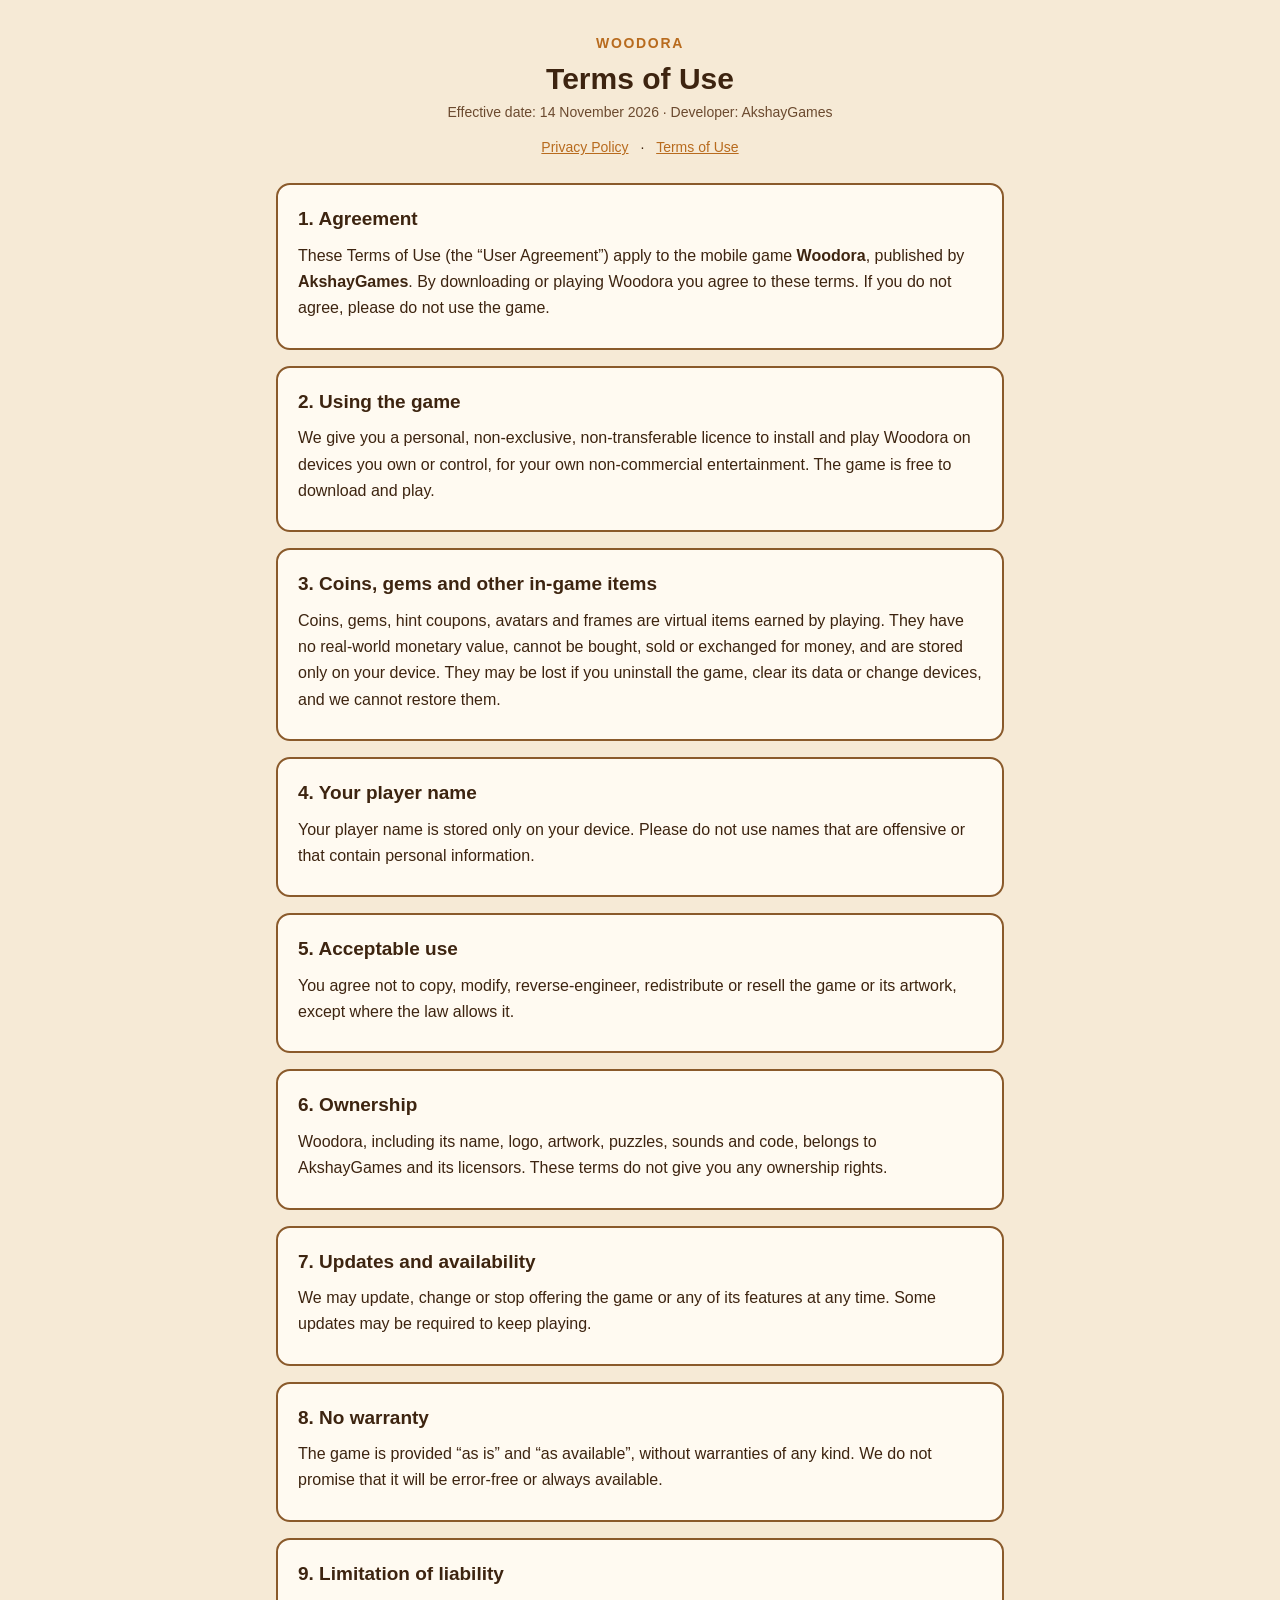
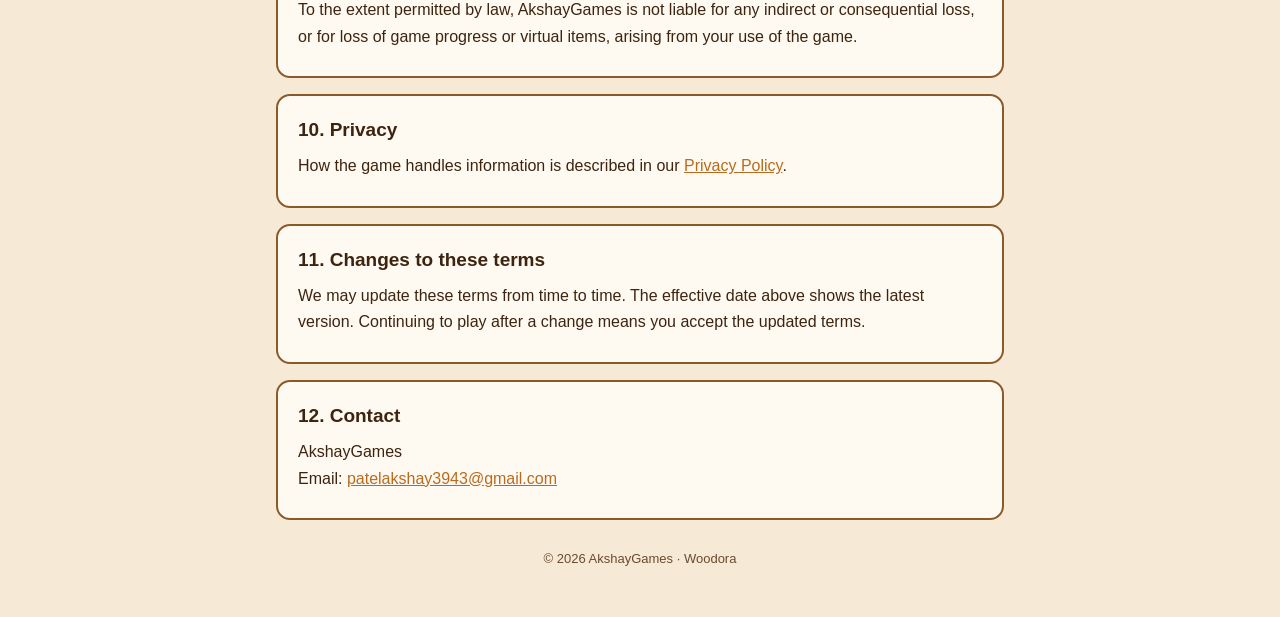
==== terms.html @ f8bba25d "Add Woodora privacy policy and terms of use Co-Authored-By: Claude Opus 5.5 <noreply@anthropic.com>" ====
<!doctype html>
<html lang="en">
<head>
  <meta charset="utf-8">
  <meta name="viewport" content="width=device-width, initial-scale=1">
  <title>Woodora Terms of Use</title>
  <meta name="description" content="Terms of Use (User Agreement) for the Woodora block puzzle game by AkshayGames.">
  <link rel="stylesheet" href="style.css">
</head>
<body>
<main>
  <header>
    <div class="app">Woodora</div>
    <h1>Terms of Use</h1>
    <p class="meta">Effective date: 14 November 2026 &middot; Developer: AkshayGames</p>
    <nav><a href="index.html">Privacy Policy</a> &middot; <a href="terms.html">Terms of Use</a></nav>
  </header>

  <section>
    <h2>1. Agreement</h2>
    <p>These Terms of Use (the &ldquo;User Agreement&rdquo;) apply to the mobile game <strong>Woodora</strong>, published by
    <strong>AkshayGames</strong>. By downloading or playing Woodora you agree to these terms. If you do not agree, please do not use the game.</p>
  </section>

  <section>
    <h2>2. Using the game</h2>
    <p>We give you a personal, non-exclusive, non-transferable licence to install and play Woodora on devices you own or control,
    for your own non-commercial entertainment. The game is free to download and play.</p>
  </section>

  <section>
    <h2>3. Coins, gems and other in-game items</h2>
    <p>Coins, gems, hint coupons, avatars and frames are virtual items earned by playing. They have no real-world monetary value,
    cannot be bought, sold or exchanged for money, and are stored only on your device. They may be lost if you uninstall the game,
    clear its data or change devices, and we cannot restore them.</p>
  </section>

  <section>
    <h2>4. Your player name</h2>
    <p>Your player name is stored only on your device. Please do not use names that are offensive or that contain personal information.</p>
  </section>

  <section>
    <h2>5. Acceptable use</h2>
    <p>You agree not to copy, modify, reverse-engineer, redistribute or resell the game or its artwork, except where the law allows it.</p>
  </section>

  <section>
    <h2>6. Ownership</h2>
    <p>Woodora, including its name, logo, artwork, puzzles, sounds and code, belongs to AkshayGames and its licensors.
    These terms do not give you any ownership rights.</p>
  </section>

  <section>
    <h2>7. Updates and availability</h2>
    <p>We may update, change or stop offering the game or any of its features at any time. Some updates may be required to keep playing.</p>
  </section>

  <section>
    <h2>8. No warranty</h2>
    <p>The game is provided &ldquo;as is&rdquo; and &ldquo;as available&rdquo;, without warranties of any kind. We do not promise that it will
    be error-free or always available.</p>
  </section>

  <section>
    <h2>9. Limitation of liability</h2>
    <p>To the extent permitted by law, AkshayGames is not liable for any indirect or consequential loss, or for loss of game progress or
    virtual items, arising from your use of the game.</p>
  </section>

  <section>
    <h2>10. Privacy</h2>
    <p>How the game handles information is described in our <a href="index.html">Privacy Policy</a>.</p>
  </section>

  <section>
    <h2>11. Changes to these terms</h2>
    <p>We may update these terms from time to time. The effective date above shows the latest version. Continuing to play after a change
    means you accept the updated terms.</p>
  </section>

  <section>
    <h2>12. Contact</h2>
    <p>AkshayGames<br>
    Email: <a href="mailto:patelakshay3943@gmail.com?subject=Woodora%20terms">patelakshay3943@gmail.com</a></p>
  </section>

  <footer>&copy; 2026 AkshayGames &middot; Woodora</footer>
</main>
</body>
</html>
---- style.css ----
:root {
  --bg: #f6ead6;
  --card: #fffaf1;
  --ink: #3d2410;
  --muted: #6b4a2f;
  --rim: #8a5a2b;
  --accent: #b86b1e;
}

@media (prefers-color-scheme: dark) {
  :root {
    --bg: #1d140d;
    --card: #2a1d13;
    --ink: #f3e6d2;
    --muted: #cdb497;
    --rim: #6b4a2f;
    --accent: #f0b35e;
  }
}

* { box-sizing: border-box; }

body {
  margin: 0;
  background: var(--bg);
  color: var(--ink);
  font: 16px/1.65 -apple-system, BlinkMacSystemFont, "Segoe UI", Roboto, Arial, sans-serif;
}

main {
  max-width: 760px;
  margin: 0 auto;
  padding: 32px 16px 48px;
}

header { text-align: center; margin-bottom: 24px; }
header .app { font-weight: 800; font-size: 14px; letter-spacing: 0.12em; text-transform: uppercase; color: var(--accent); }
h1 { margin: 6px 0 4px; font-size: 30px; line-height: 1.2; }
.meta { color: var(--muted); font-size: 14px; margin: 0; }

nav { text-align: center; margin: 12px 0 0; font-size: 14px; }
nav a { margin: 0 8px; }

section {
  background: var(--card);
  border: 2px solid var(--rim);
  border-radius: 14px;
  padding: 18px 20px;
  margin: 16px 0;
}

h2 { margin: 0 0 8px; font-size: 19px; }
p, ul { margin: 8px 0; }
ul { padding-left: 22px; }
li { margin: 4px 0; }
a { color: var(--accent); }

.summary { border-color: var(--accent); }

footer { text-align: center; color: var(--muted); font-size: 13px; margin-top: 28px; }
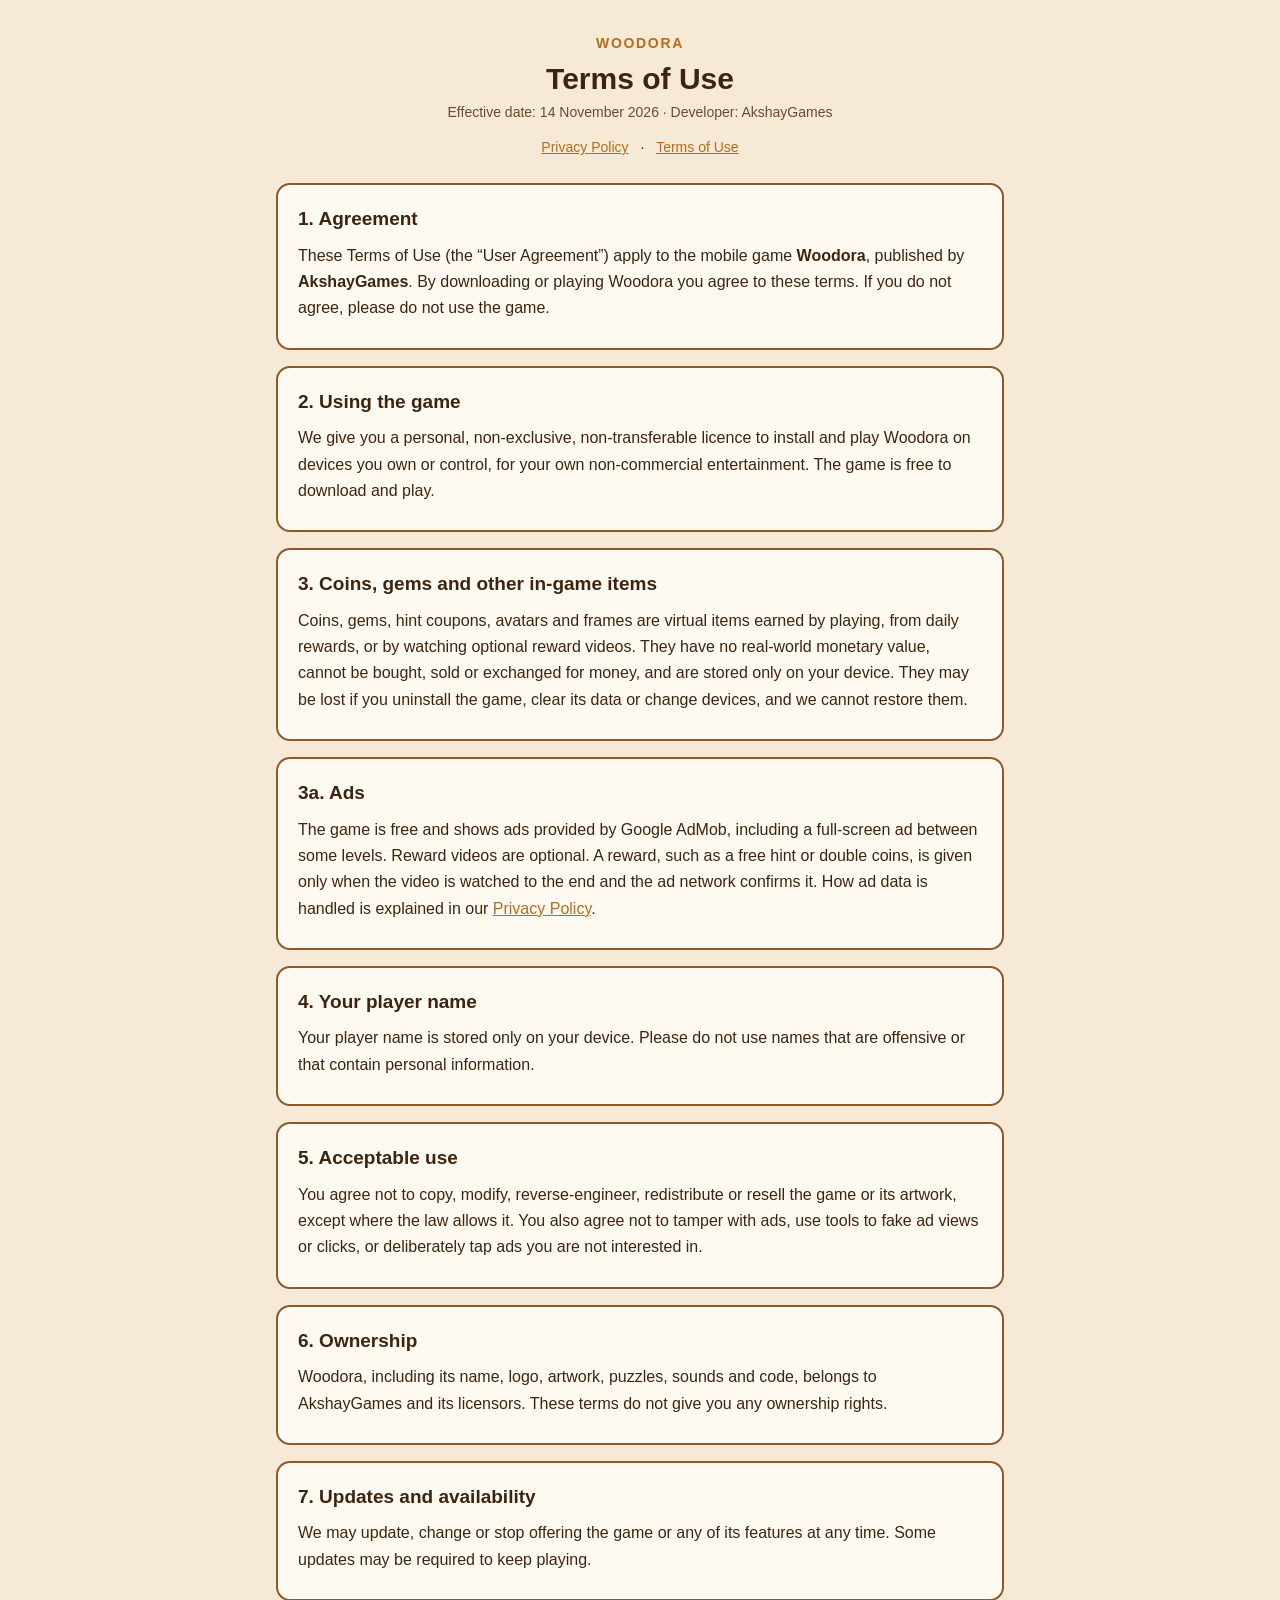
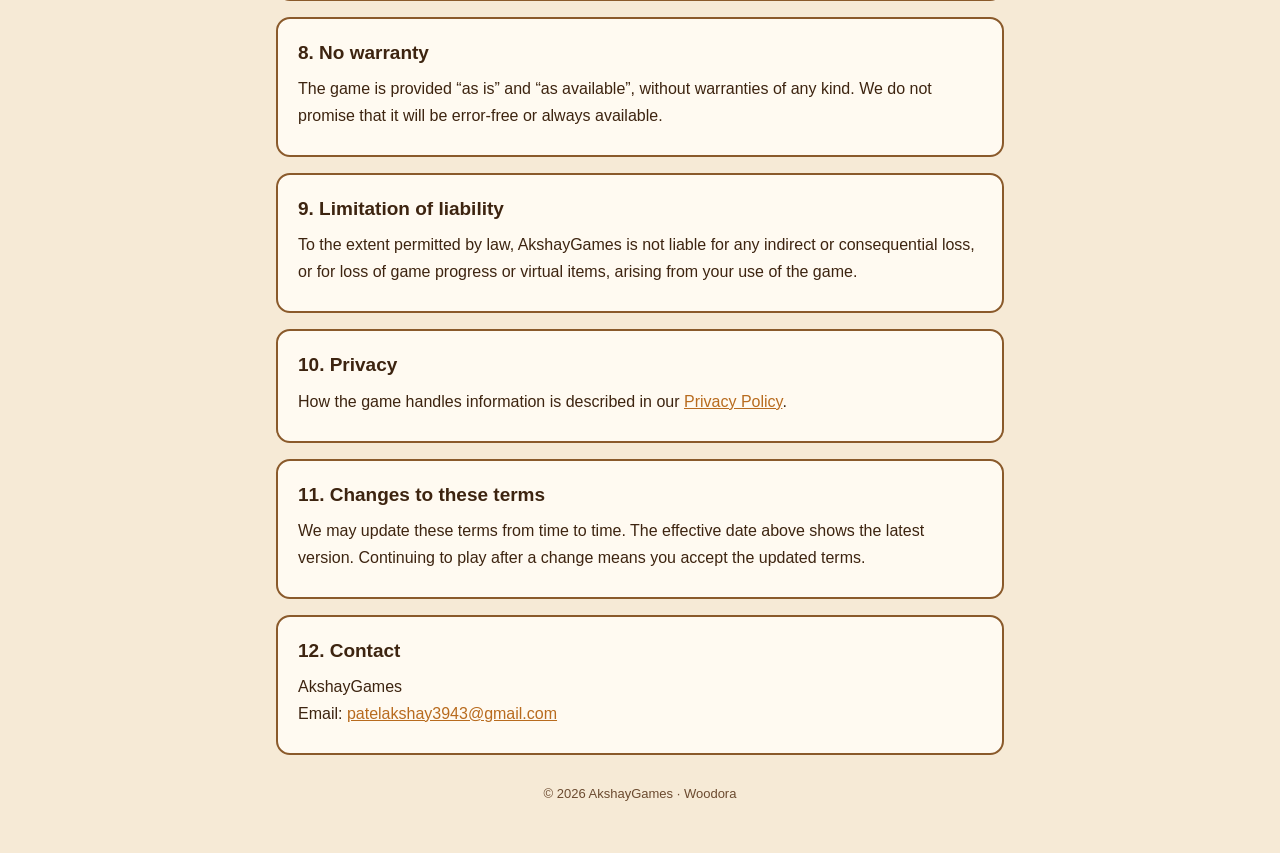
==== commit f84f6bdb: "Describe Google AdMob ads, consent and reward videos Co-Authored-By: Claude Opus 5.5 <noreply@anthro" ====
--- a/terms.html
+++ b/terms.html
@@ -30,9 +30,16 @@
 
   <section>
     <h2>3. Coins, gems and other in-game items</h2>
-    <p>Coins, gems, hint coupons, avatars and frames are virtual items earned by playing. They have no real-world monetary value,
+    <p>Coins, gems, hint coupons, avatars and frames are virtual items earned by playing, from daily rewards, or by watching optional reward videos. They have no real-world monetary value,
     cannot be bought, sold or exchanged for money, and are stored only on your device. They may be lost if you uninstall the game,
     clear its data or change devices, and we cannot restore them.</p>
+  </section>
+
+  <section>
+    <h2>3a. Ads</h2>
+    <p>The game is free and shows ads provided by Google AdMob, including a full-screen ad between some levels.
+    Reward videos are optional. A reward, such as a free hint or double coins, is given only when the video is watched to the end and the ad network confirms it.
+    How ad data is handled is explained in our <a href="index.html">Privacy Policy</a>.</p>
   </section>
 
   <section>
@@ -42,7 +49,8 @@
 
   <section>
     <h2>5. Acceptable use</h2>
-    <p>You agree not to copy, modify, reverse-engineer, redistribute or resell the game or its artwork, except where the law allows it.</p>
+    <p>You agree not to copy, modify, reverse-engineer, redistribute or resell the game or its artwork, except where the law allows it.
+    You also agree not to tamper with ads, use tools to fake ad views or clicks, or deliberately tap ads you are not interested in.</p>
   </section>
 
   <section>
